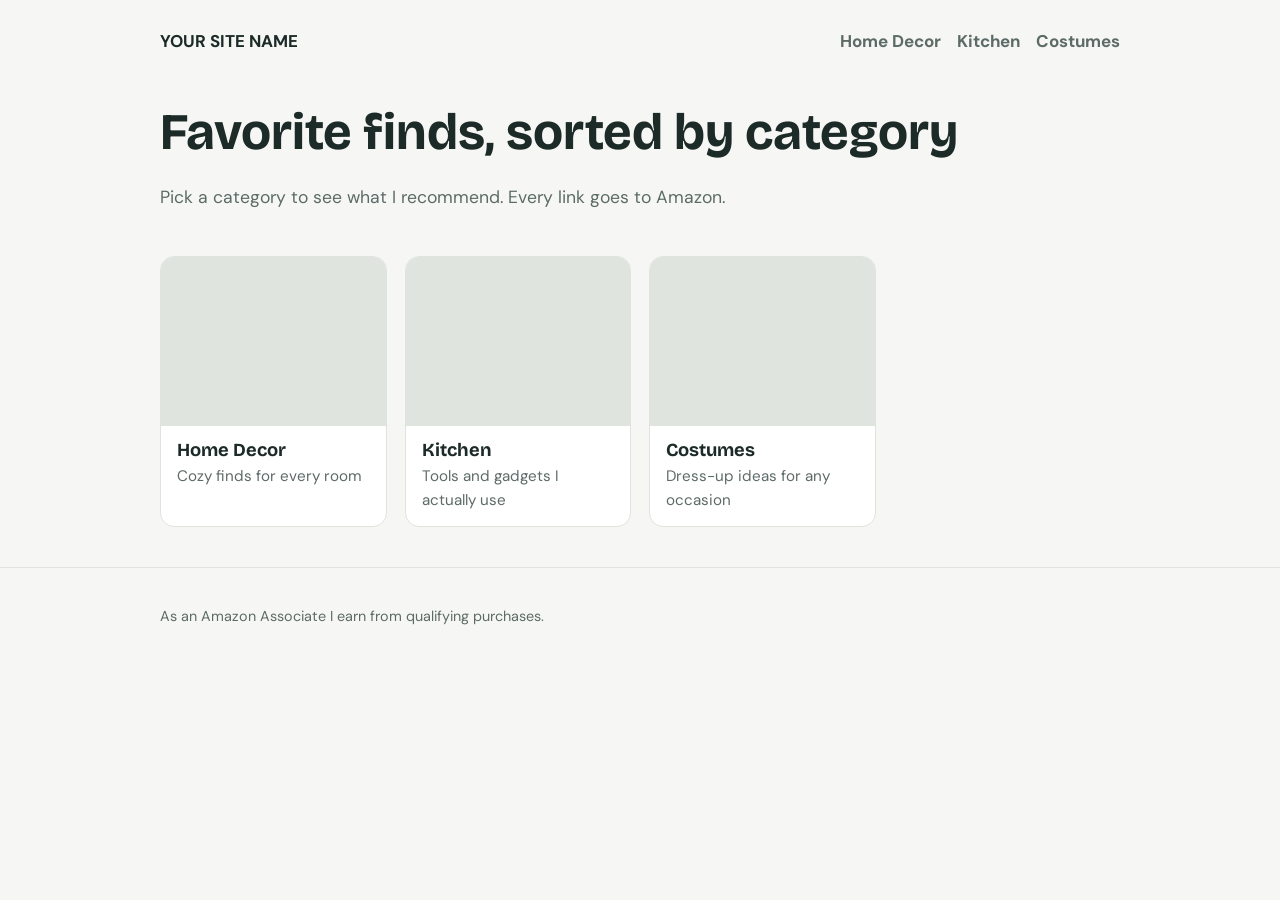
==== index.html @ 162de4df "Add files via upload" ====
<!doctype html>
<html lang="en"><head><meta charset="utf-8">
<meta name="viewport" content="width=device-width, initial-scale=1">
<title>YOUR SITE NAME – Favorite Amazon Finds</title>
<meta name="description" content="Hand-picked Amazon finds by category.">
<!-- PASTE YOUR PINTEREST META TAG BELOW (from Pinterest > Settings > Claimed accounts) -->
<!-- <meta name="p:domain_verify" content="YOUR_CODE"/> -->
<link rel="preconnect" href="https://fonts.googleapis.com"><link rel="stylesheet" href="https://fonts.googleapis.com/css2?family=Bricolage+Grotesque:wght@600;700&family=DM+Sans:wght@400;500;700&display=swap">
<link rel="stylesheet" href="style.css"></head><body>
<div class="wrap">
<header class="top"><a href="index.html">YOUR SITE NAME</a>
<nav><a href="home-decor.html">Home Decor</a><a href="kitchen.html">Kitchen</a><a href="costumes.html">Costumes</a></nav></header>
<section class="hero"><h1>Favorite finds, sorted by category</h1><p>Pick a category to see what I recommend. Every link goes to Amazon.</p></section>
<div class="grid">
<a class="cat" href="home-decor.html"><div class="img" style="background-image:url(images/home-decor-cover.jpg)"></div><div class="t"><h3>Home Decor</h3><p>Cozy finds for every room</p></div></a>
<a class="cat" href="kitchen.html"><div class="img" style="background-image:url(images/kitchen-cover.jpg)"></div><div class="t"><h3>Kitchen</h3><p>Tools and gadgets I actually use</p></div></a>
<a class="cat" href="costumes.html"><div class="img" style="background-image:url(images/costumes-cover.jpg)"></div><div class="t"><h3>Costumes</h3><p>Dress-up ideas for any occasion</p></div></a>
</div>
</div>
<footer><div class="wrap"><p>As an Amazon Associate I earn from qualifying purchases.</p></div></footer>
</body></html>
---- style.css ----
:root{--bg:#f6f7f4;--ink:#1c2a28;--muted:#5d6b68;--accent:#2b6b5a;--accent-ink:#fff;--card:#fff;--line:#dfe4de}
@media (prefers-color-scheme:dark){:root{--bg:#141b1a;--ink:#eef2ef;--muted:#a3b0ac;--accent:#6fcfb4;--accent-ink:#0e1a17;--card:#1d2726;--line:#2c3937}}
*{box-sizing:border-box}
body{margin:0;background:var(--bg);color:var(--ink);font:17px/1.6 "DM Sans",system-ui,sans-serif}
h1,h2,h3{font-family:"Bricolage Grotesque","DM Sans",system-ui,sans-serif;line-height:1.15;margin:0 0 .4em}
h1{font-size:clamp(2rem,6vw,3.2rem)}
a{color:inherit}
.wrap{max-width:1000px;margin:0 auto;padding:0 20px}
header.top{padding:28px 0 8px;display:flex;justify-content:space-between;align-items:center;gap:12px;flex-wrap:wrap}
header.top a{text-decoration:none;font-weight:700}
nav a{margin-left:16px;font-weight:500;color:var(--muted)}
.hero{padding:40px 0 28px}
.hero p{max-width:52ch;color:var(--muted);font-size:1.1rem}
.grid{display:grid;grid-template-columns:repeat(auto-fill,minmax(220px,1fr));gap:18px;padding-bottom:40px}
.cat{display:block;text-decoration:none;background:var(--card);border:1px solid var(--line);border-radius:14px;overflow:hidden}
.cat .img{aspect-ratio:4/3;background:var(--line) center/cover}
.cat div.t{padding:14px 16px}
.cat h3{font-size:1.15rem;margin:0}
.cat p{margin:.2em 0 0;color:var(--muted);font-size:.95rem}
.cat:hover,.cat:focus-visible{border-color:var(--accent)}
.product{background:var(--card);border:1px solid var(--line);border-radius:14px;overflow:hidden;display:flex;flex-direction:column}
.product .img{aspect-ratio:1;background:var(--line) center/cover}
.product .t{padding:14px 16px;display:flex;flex-direction:column;gap:10px;flex:1}
.product h3{font-size:1.05rem;margin:0}
.btn{display:inline-block;margin-top:auto;background:var(--accent);color:var(--accent-ink);text-decoration:none;font-weight:700;padding:10px 16px;border-radius:10px;text-align:center}
.btn:focus-visible,a:focus-visible{outline:3px solid var(--accent);outline-offset:2px}
.back{display:inline-block;margin-top:8px;color:var(--muted)}
footer{border-top:1px solid var(--line);padding:22px 0 40px;color:var(--muted);font-size:.9rem}
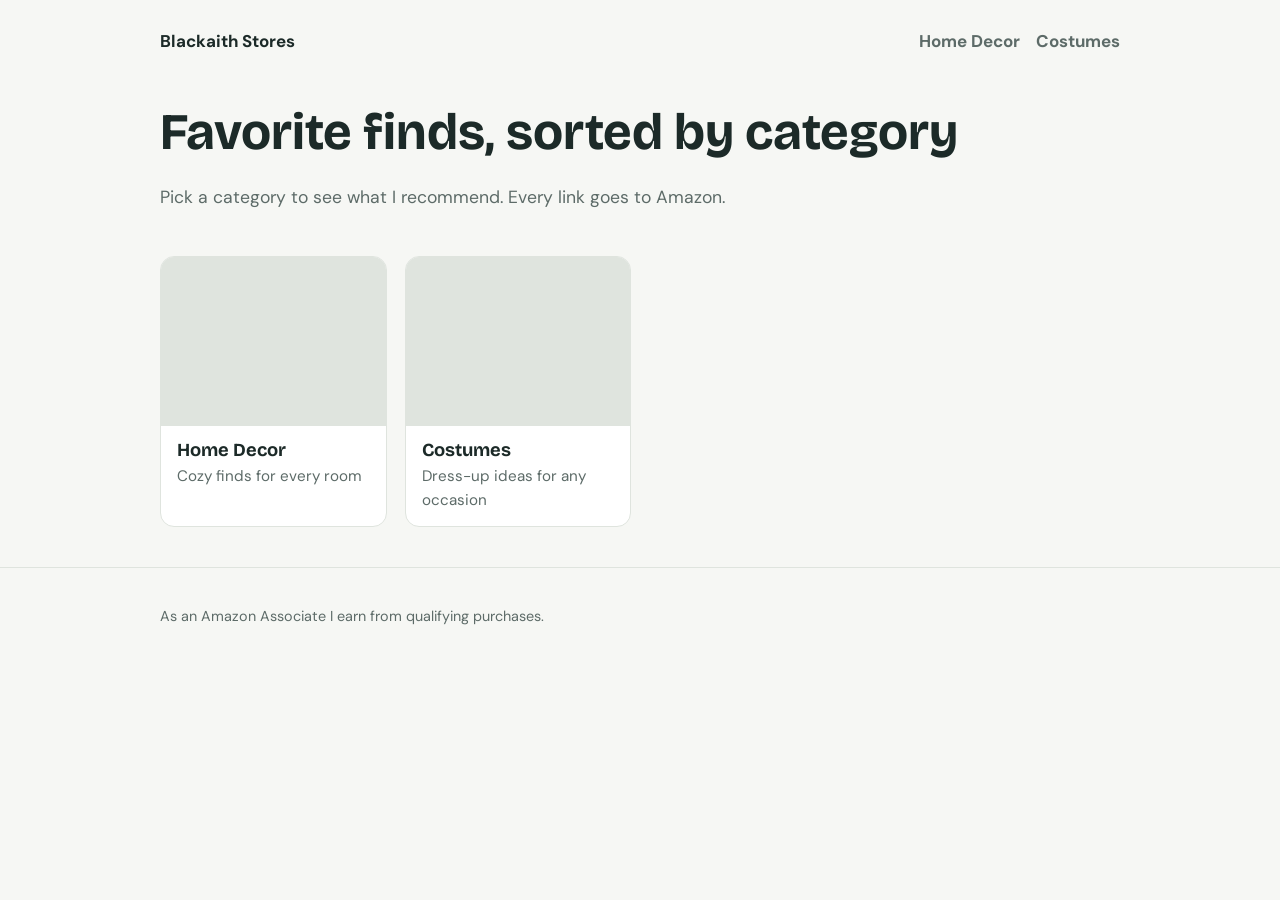
==== commit 75310f9b: "Update site name to 'Blackcaith Stores'" ====
--- a/index.html
+++ b/index.html
@@ -1,19 +1,18 @@
 <!doctype html>
 <html lang="en"><head><meta charset="utf-8">
 <meta name="viewport" content="width=device-width, initial-scale=1">
-<title>YOUR SITE NAME – Favorite Amazon Finds</title>
+<title>Blackcaith Stores – Favorite Amazon Finds</title>
 <meta name="description" content="Hand-picked Amazon finds by category.">
 <!-- PASTE YOUR PINTEREST META TAG BELOW (from Pinterest > Settings > Claimed accounts) -->
 <!-- <meta name="p:domain_verify" content="YOUR_CODE"/> -->
 <link rel="preconnect" href="https://fonts.googleapis.com"><link rel="stylesheet" href="https://fonts.googleapis.com/css2?family=Bricolage+Grotesque:wght@600;700&family=DM+Sans:wght@400;500;700&display=swap">
 <link rel="stylesheet" href="style.css"></head><body>
 <div class="wrap">
-<header class="top"><a href="index.html">YOUR SITE NAME</a>
-<nav><a href="home-decor.html">Home Decor</a><a href="kitchen.html">Kitchen</a><a href="costumes.html">Costumes</a></nav></header>
+<header class="top"><a href="index.html">Blackaith Stores</a>
+<nav><a href="home-decor.html">Home Decor</a><a href="costumes.html">Costumes</a></nav></header>
 <section class="hero"><h1>Favorite finds, sorted by category</h1><p>Pick a category to see what I recommend. Every link goes to Amazon.</p></section>
 <div class="grid">
 <a class="cat" href="home-decor.html"><div class="img" style="background-image:url(images/home-decor-cover.jpg)"></div><div class="t"><h3>Home Decor</h3><p>Cozy finds for every room</p></div></a>
-<a class="cat" href="kitchen.html"><div class="img" style="background-image:url(images/kitchen-cover.jpg)"></div><div class="t"><h3>Kitchen</h3><p>Tools and gadgets I actually use</p></div></a>
 <a class="cat" href="costumes.html"><div class="img" style="background-image:url(images/costumes-cover.jpg)"></div><div class="t"><h3>Costumes</h3><p>Dress-up ideas for any occasion</p></div></a>
 </div>
 </div>
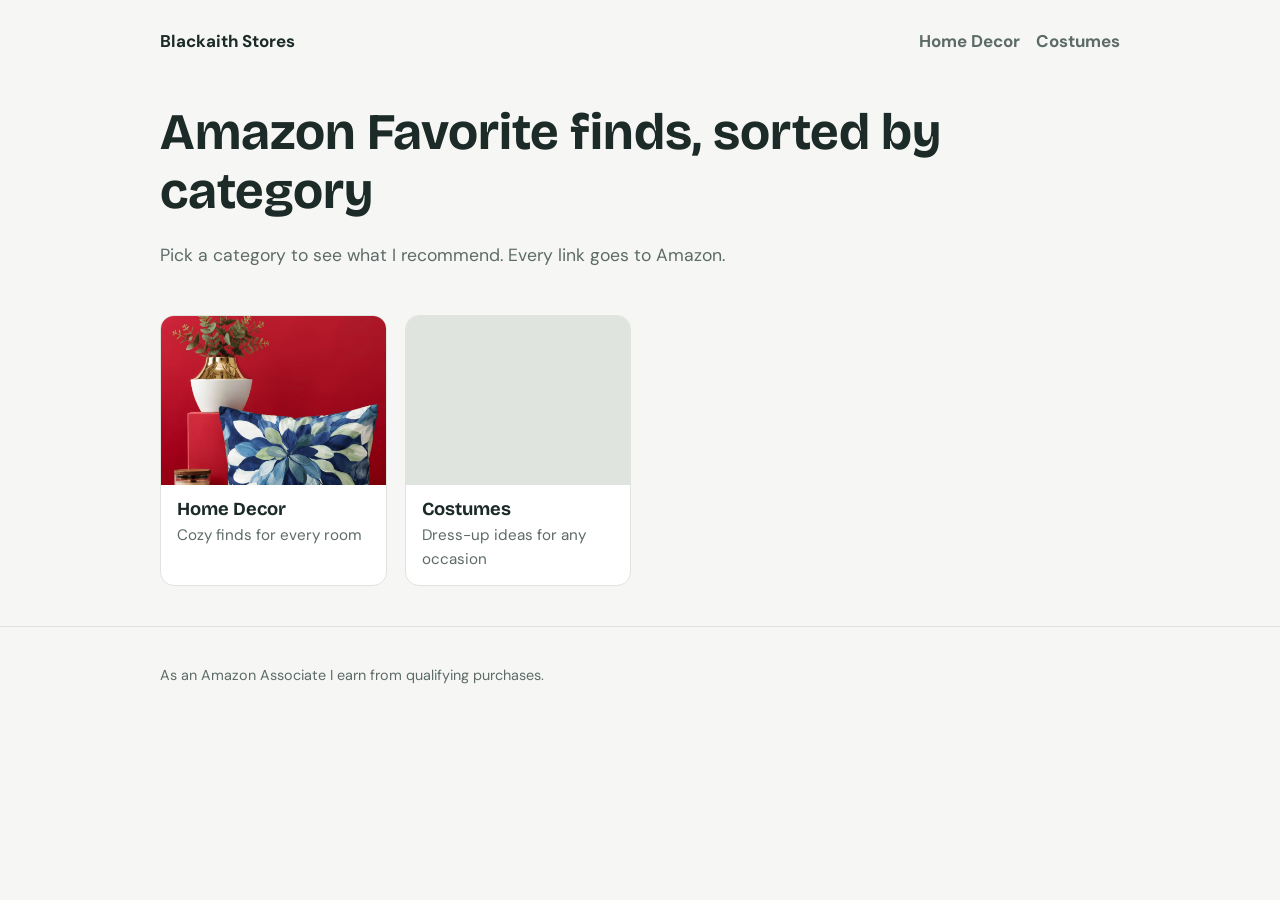
==== commit c53c730e: "home page update" ====
--- a/index.html
+++ b/index.html
@@ -10,9 +10,9 @@
 <div class="wrap">
 <header class="top"><a href="index.html">Blackaith Stores</a>
 <nav><a href="home-decor.html">Home Decor</a><a href="costumes.html">Costumes</a></nav></header>
-<section class="hero"><h1>Favorite finds, sorted by category</h1><p>Pick a category to see what I recommend. Every link goes to Amazon.</p></section>
+<section class="hero"><h1>Amazon Favorite finds, sorted by category</h1><p>Pick a category to see what I recommend. Every link goes to Amazon.</p></section>
 <div class="grid">
-<a class="cat" href="home-decor.html"><div class="img" style="background-image:url(images/home-decor-cover.jpg)"></div><div class="t"><h3>Home Decor</h3><p>Cozy finds for every room</p></div></a>
+<a class="cat" href="home-decor.html"><div class="img" style="background-image:url(images/homedecorfront.avif)"></div><div class="t"><h3>Home Decor</h3><p>Cozy finds for every room</p></div></a>
 <a class="cat" href="costumes.html"><div class="img" style="background-image:url(images/costumes-cover.jpg)"></div><div class="t"><h3>Costumes</h3><p>Dress-up ideas for any occasion</p></div></a>
 </div>
 </div>
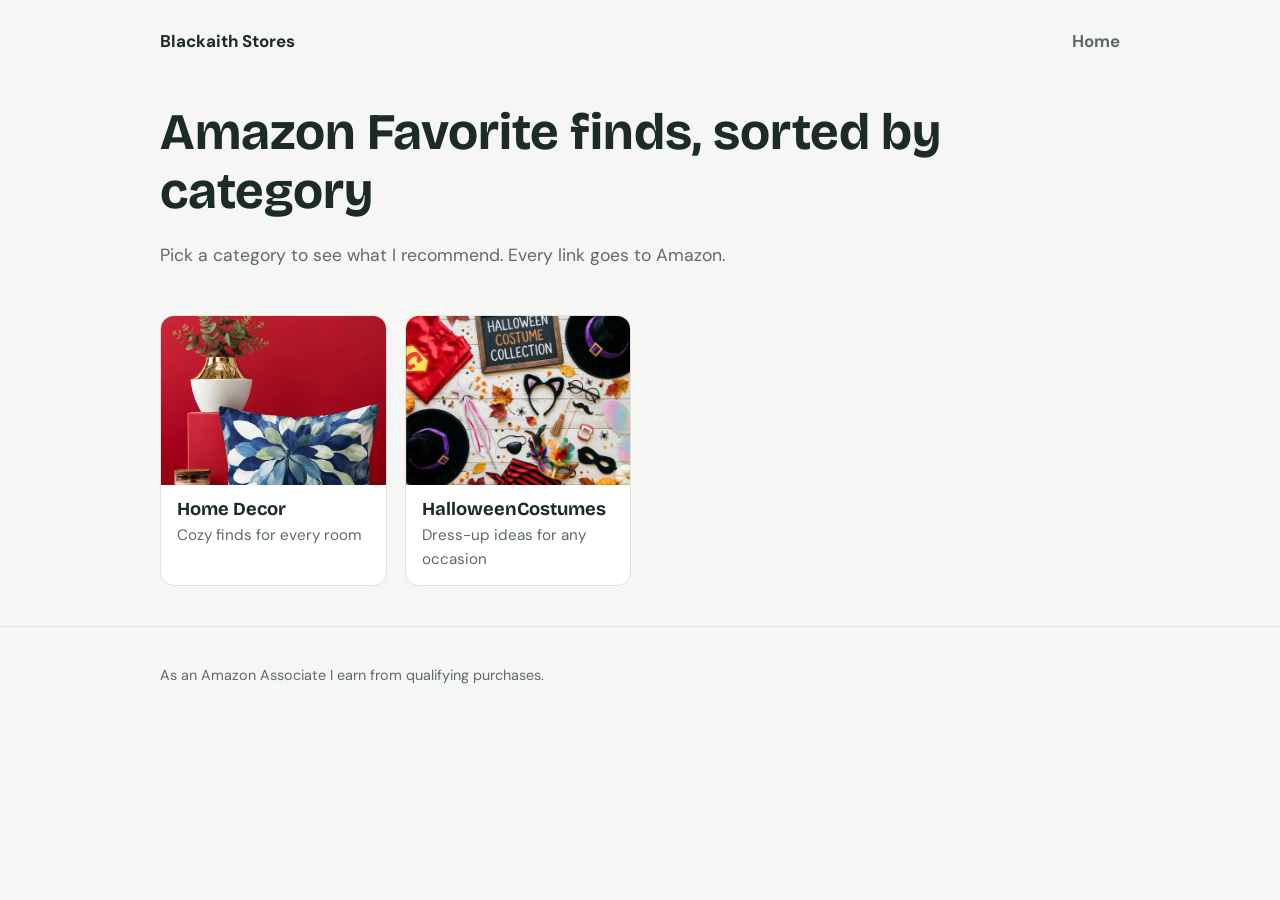
==== commit bf261d13: "update" ====
--- a/index.html
+++ b/index.html
@@ -9,11 +9,11 @@
 <link rel="stylesheet" href="style.css"></head><body>
 <div class="wrap">
 <header class="top"><a href="index.html">Blackaith Stores</a>
-<nav><a href="home-decor.html">Home Decor</a><a href="costumes.html">Costumes</a></nav></header>
+<nav><a href="index.html">Home</a></nav></header>
 <section class="hero"><h1>Amazon Favorite finds, sorted by category</h1><p>Pick a category to see what I recommend. Every link goes to Amazon.</p></section>
 <div class="grid">
 <a class="cat" href="home-decor.html"><div class="img" style="background-image:url(images/homedecorfront.avif)"></div><div class="t"><h3>Home Decor</h3><p>Cozy finds for every room</p></div></a>
-<a class="cat" href="costumes.html"><div class="img" style="background-image:url(images/costumes-cover.jpg)"></div><div class="t"><h3>Costumes</h3><p>Dress-up ideas for any occasion</p></div></a>
+<a class="cat" href="costumes.html"><div class="img" style="background-image:url(images/Halloween_costume_collection_fla…_20261021161105.jpg)"></div><div class="t"><h3>HalloweenCostumes</h3><p>Dress-up ideas for any occasion</p></div></a>
 </div>
 </div>
 <footer><div class="wrap"><p>As an Amazon Associate I earn from qualifying purchases.</p></div></footer>
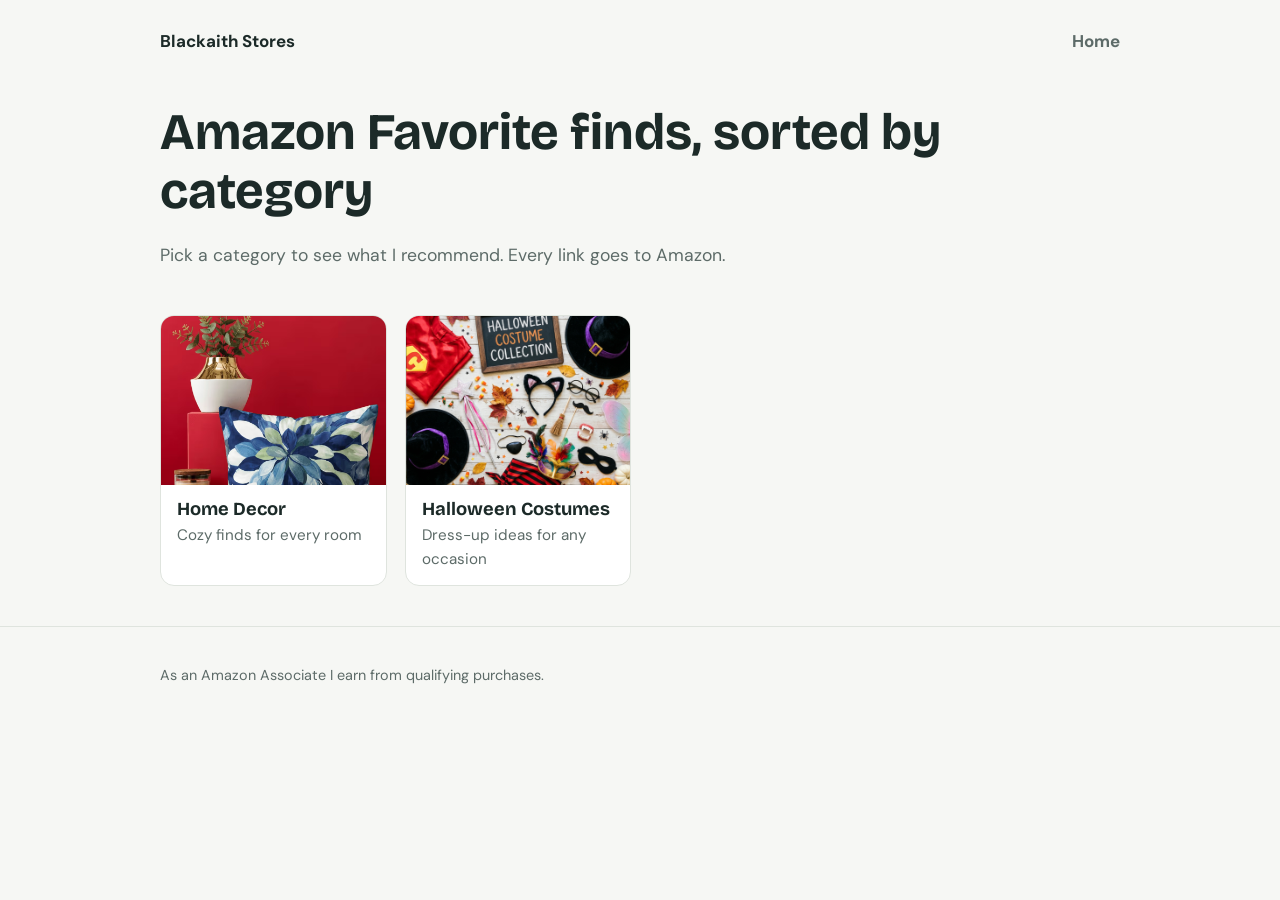
==== commit 15a18825: "updates22" ====
--- a/index.html
+++ b/index.html
@@ -13,7 +13,7 @@
 <section class="hero"><h1>Amazon Favorite finds, sorted by category</h1><p>Pick a category to see what I recommend. Every link goes to Amazon.</p></section>
 <div class="grid">
 <a class="cat" href="home-decor.html"><div class="img" style="background-image:url(images/homedecorfront.avif)"></div><div class="t"><h3>Home Decor</h3><p>Cozy finds for every room</p></div></a>
-<a class="cat" href="costumes.html"><div class="img" style="background-image:url(images/Halloween_costume_collection_fla…_20261021161105.jpg)"></div><div class="t"><h3>HalloweenCostumes</h3><p>Dress-up ideas for any occasion</p></div></a>
+<a class="cat" href="costumes.html"><div class="img" style="background-image:url(images/Halloween_costume_collection_fla…_20261021161105.jpg)"></div><div class="t"><h3>Halloween Costumes</h3><p>Dress-up ideas for any occasion</p></div></a>
 </div>
 </div>
 <footer><div class="wrap"><p>As an Amazon Associate I earn from qualifying purchases.</p></div></footer>
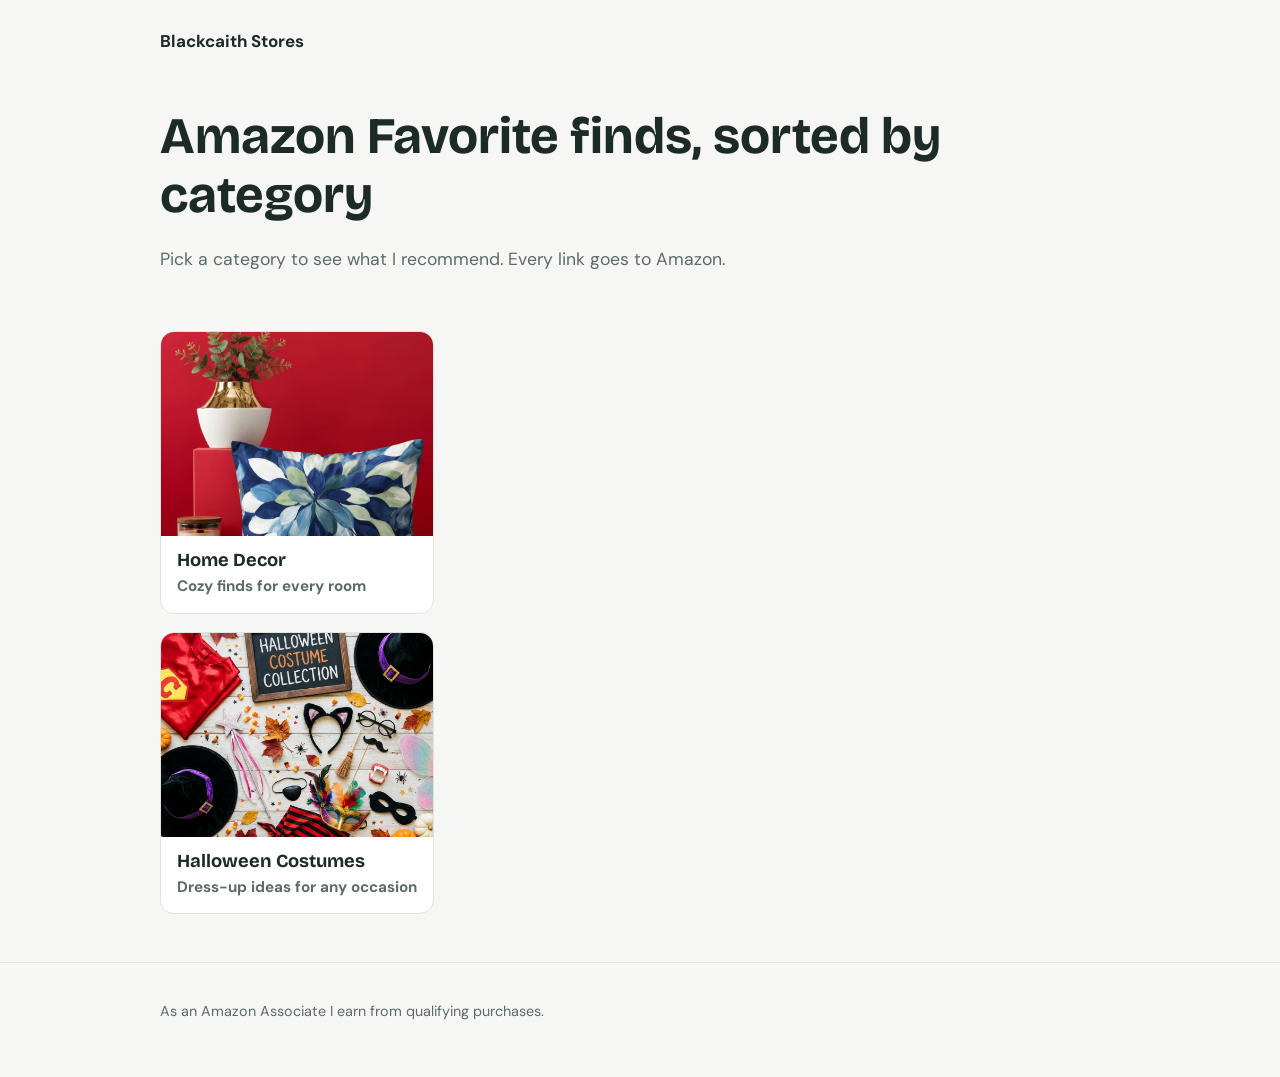
==== commit 469e2c5f: "update index" ====
--- a/index.html
+++ b/index.html
@@ -8,8 +8,7 @@
 <link rel="preconnect" href="https://fonts.googleapis.com"><link rel="stylesheet" href="https://fonts.googleapis.com/css2?family=Bricolage+Grotesque:wght@600;700&family=DM+Sans:wght@400;500;700&display=swap">
 <link rel="stylesheet" href="style.css"></head><body>
 <div class="wrap">
-<header class="top"><a href="index.html">Blackaith Stores</a>
-<nav><a href="index.html">Home</a></nav></header>
+<header class="top"><a href="index.html">Blackcaith Stores</a>
 <section class="hero"><h1>Amazon Favorite finds, sorted by category</h1><p>Pick a category to see what I recommend. Every link goes to Amazon.</p></section>
 <div class="grid">
 <a class="cat" href="home-decor.html"><div class="img" style="background-image:url(images/homedecorfront.avif)"></div><div class="t"><h3>Home Decor</h3><p>Cozy finds for every room</p></div></a>
